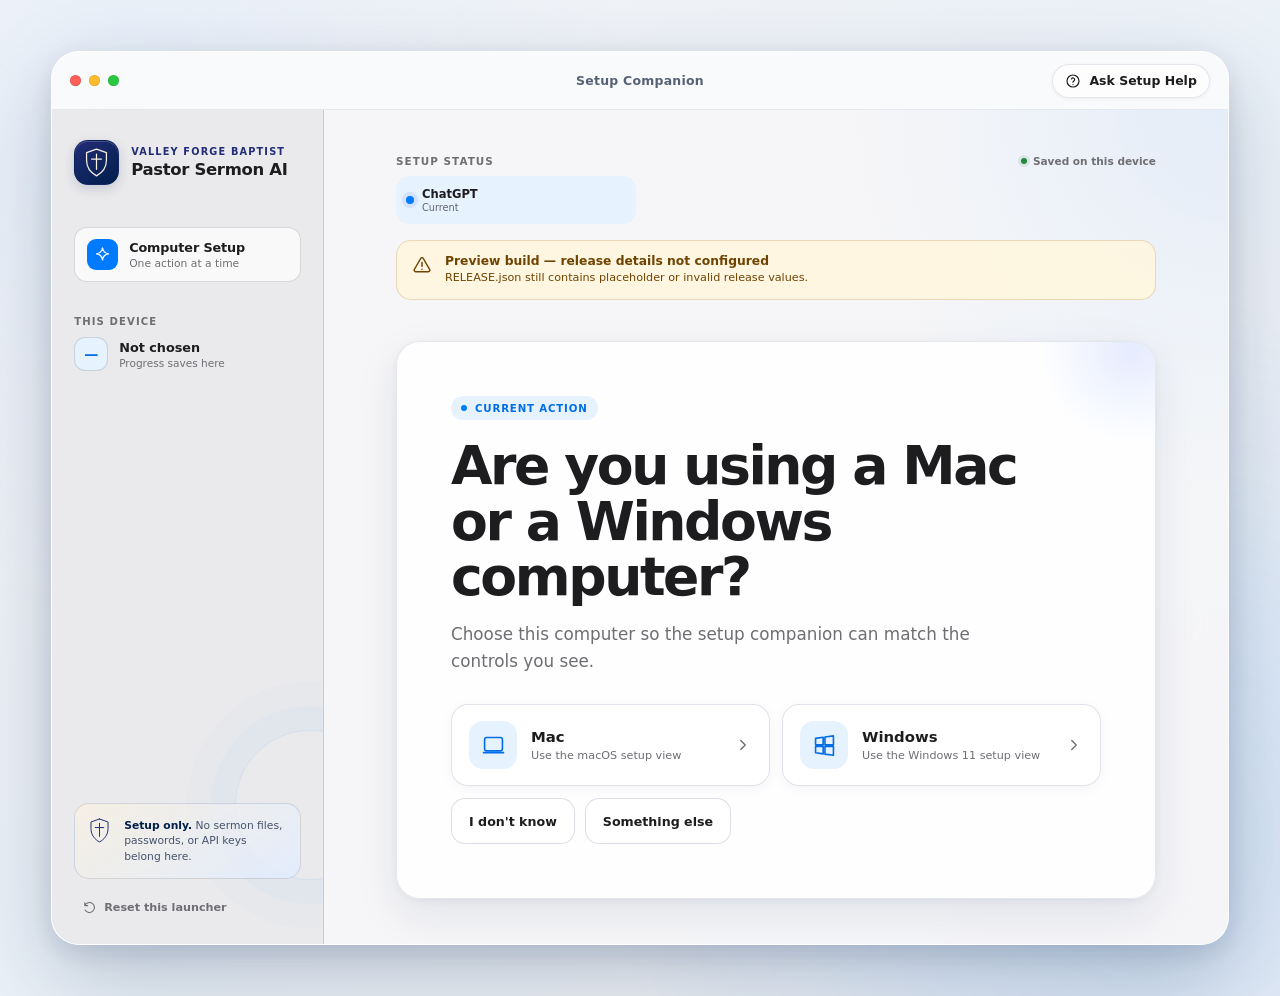
==== setup-ui/index.html @ 5455af99 "Build pastor sermon AI setup" ====
<!doctype html>
<html lang="en">
  <head>
    <meta charset="utf-8">
    <meta name="viewport" content="width=device-width, initial-scale=1">
    <meta id="theme-color" name="theme-color" content="#f5f5f7">
    <meta name="description" content="A one-step-at-a-time setup companion for Pastor Sermon AI.">
    <link rel="icon" href="data:image/svg+xml,%3Csvg xmlns='http://www.w3.org/2000/svg' viewBox='0 0 32 32'%3E%3Crect width='32' height='32' rx='8' fill='%23001e4b'/%3E%3Cpath d='M16 6v20M9 13h14' stroke='%23f8f0e1' stroke-width='2.5' stroke-linecap='round'/%3E%3C/svg%3E">
    <title>Pastor Sermon AI Setup</title>
    <link rel="stylesheet" href="./styles.css">
    <script src="./config.js" defer></script>
    <script src="./release-data.js" defer></script>
    <script src="./app.js" defer></script>
  </head>
  <body>
    <svg class="svg-library" aria-hidden="true" focusable="false">
      <symbol id="icon-arrow-up-right" viewBox="0 0 24 24">
        <path d="M7 17 17 7M8 7h9v9" />
      </symbol>
      <symbol id="icon-check" viewBox="0 0 24 24">
        <path d="m6.5 12.5 3.4 3.4 7.7-8" />
      </symbol>
      <symbol id="icon-chevron" viewBox="0 0 24 24">
        <path d="m9 6 6 6-6 6" />
      </symbol>
      <symbol id="icon-close" viewBox="0 0 24 24">
        <path d="m7 7 10 10M17 7 7 17" />
      </symbol>
      <symbol id="icon-copy" viewBox="0 0 24 24">
        <rect x="8" y="8" width="10" height="10" rx="2" />
        <path d="M16 8V6a2 2 0 0 0-2-2H6a2 2 0 0 0-2 2v8a2 2 0 0 0 2 2h2" />
      </symbol>
      <symbol id="icon-help" viewBox="0 0 24 24">
        <circle cx="12" cy="12" r="9" />
        <path d="M9.7 9a2.5 2.5 0 0 1 4.8 1c0 1.7-2.5 2.1-2.5 3.7M12 17.4h.01" />
      </symbol>
      <symbol id="icon-lock" viewBox="0 0 24 24">
        <rect x="5" y="10" width="14" height="10" rx="3" />
        <path d="M8.5 10V7.5a3.5 3.5 0 0 1 7 0V10" />
      </symbol>
      <symbol id="icon-pin" viewBox="0 0 24 24">
        <path d="m9 4 6 0-.8 5 2.8 2.7v1.8H7v-1.8L9.8 9 9 4ZM12 13.5V21" />
      </symbol>
      <symbol id="icon-reset" viewBox="0 0 24 24">
        <path d="M4.5 9A8 8 0 1 1 5 16M4.5 9V4.5M4.5 9H9" />
      </symbol>
      <symbol id="icon-shield" viewBox="0 0 32 38">
        <path d="M16 1.5 29 6v10.2c0 9.3-5.8 16.5-13 20.3C8.8 32.7 3 25.5 3 16.2V6l13-4.5Z" />
        <path d="M16 8v20M9.5 14.5h13" />
      </symbol>
      <symbol id="icon-spark" viewBox="0 0 24 24">
        <path d="M12 2.5c.7 5.2 3.3 7.8 8.5 8.5-5.2.7-7.8 3.3-8.5 8.5-.7-5.2-3.3-7.8-8.5-8.5 5.2-.7 7.8-3.3 8.5-8.5Z" />
      </symbol>
      <symbol id="icon-warning" viewBox="0 0 24 24">
        <path d="M10.4 4.2 2.8 17.4A1.8 1.8 0 0 0 4.4 20h15.2a1.8 1.8 0 0 0 1.6-2.6L13.6 4.2a1.8 1.8 0 0 0-3.2 0Z" />
        <path d="M12 9v4.5M12 17h.01" />
      </symbol>
    </svg>

    <div class="ambient ambient-one" aria-hidden="true"></div>
    <div class="ambient ambient-two" aria-hidden="true"></div>

    <main class="app-window" aria-labelledby="app-title">
      <header class="titlebar">
        <div class="window-dots" aria-hidden="true">
          <span></span><span></span><span></span>
        </div>
        <p class="titlebar-name">Setup Companion</p>
        <button class="help-button" id="open-help" type="button" aria-haspopup="dialog" aria-label="Ask Setup Help">
          <svg aria-hidden="true"><use href="#icon-help"></use></svg>
          <span>Ask Setup Help</span>
        </button>
      </header>

      <div class="app-body">
        <aside class="sidebar" aria-label="Pastor Sermon AI">
          <div class="brand-lockup">
            <span class="brand-mark" aria-hidden="true">
              <svg><use href="#icon-shield"></use></svg>
            </span>
            <div>
              <p class="brand-kicker">Valley Forge Baptist</p>
              <h1 id="app-title">Pastor Sermon AI</h1>
            </div>
          </div>

          <div class="sidebar-selection" aria-current="page">
            <span class="selection-icon" aria-hidden="true">
              <svg><use href="#icon-spark"></use></svg>
            </span>
            <span>
              <strong>Computer Setup</strong>
              <small>One action at a time</small>
            </span>
          </div>

          <div class="sidebar-context">
            <p class="sidebar-label">This device</p>
            <div class="device-summary" id="device-summary">
              <span class="device-symbol" id="device-symbol" aria-hidden="true">—</span>
              <span>
                <strong id="device-name">Not chosen</strong>
                <small id="save-state-label">Progress saves here</small>
              </span>
            </div>
          </div>

          <div class="sidebar-note">
            <svg aria-hidden="true"><use href="#icon-shield"></use></svg>
            <p><strong>Setup only.</strong> No sermon files, passwords, or API keys belong here.</p>
          </div>

          <button class="reset-button" id="open-reset" type="button" aria-haspopup="dialog">
            <svg aria-hidden="true"><use href="#icon-reset"></use></svg>
            Reset this launcher
          </button>
        </aside>

        <section class="main-panel" aria-label="Current setup action">
          <div class="status-region">
            <div class="status-heading">
              <p>Setup status</p>
              <span id="save-indicator"><span aria-hidden="true"></span> Saved on this device</span>
            </div>
            <ol class="status-strip" id="status-strip" aria-label="Setup categories">
              <li data-status="chatgpt">
                <span class="status-dot" aria-hidden="true"></span>
                <span><strong>ChatGPT</strong><small>Current</small></span>
              </li>
            </ol>
          </div>

          <div class="configuration-alert" id="configuration-alert" role="status" hidden>
            <svg aria-hidden="true"><use href="#icon-warning"></use></svg>
            <div>
              <strong>Preview build — release details not configured</strong>
              <p id="configuration-message"><code>RELEASE.json</code> must contain the finished publisher, tagged release URL, and full commit before this page is shared.</p>
            </div>
          </div>

          <section class="action-stage" id="action-stage" aria-labelledby="current-action-title"></section>

          <noscript>
            <div class="noscript-card">
              <strong>JavaScript is turned off.</strong>
              This companion needs JavaScript to remember the current action on this device.
            </div>
          </noscript>
        </section>
      </div>
    </main>

    <dialog class="drawer-dialog" id="help-dialog" aria-labelledby="help-title">
      <div class="drawer-shell">
        <header class="drawer-header">
          <div>
            <p class="drawer-kicker">Prompt maker</p>
            <h2 id="help-title">Ask Setup Help</h2>
          </div>
          <button class="icon-button" type="button" data-close-dialog="help-dialog" aria-label="Close setup help">
            <svg aria-hidden="true"><use href="#icon-close"></use></svg>
          </button>
        </header>

        <div class="not-live-chat">
          <svg aria-hidden="true"><use href="#icon-copy"></use></svg>
          <p><strong>This is not a live chat.</strong> Your question stays on this device. First we copy a support prompt. Then you choose when to open ChatGPT. No API key is used.</p>
        </div>

        <div class="context-card" aria-label="Prompt context">
          <span>
            <small>Computer</small>
            <strong id="help-os">Not chosen</strong>
          </span>
          <span>
            <small>Current action</small>
            <strong id="help-step">Choose a computer</strong>
          </span>
        </div>

        <form id="help-form" novalidate>
          <label for="help-question">What is stopping you?</label>
          <textarea id="help-question" name="question" rows="6" maxlength="1200" placeholder="Example: I do not see the button shown in ChatGPT." aria-describedby="help-hint help-error"></textarea>
          <div class="field-meta">
            <p id="help-hint">Do not include passwords, codes, or private church files.</p>
            <span id="question-count" aria-hidden="true">0 / 1200</span>
          </div>
          <p class="field-error" id="help-error" role="alert"></p>
          <button class="primary-button full-width" type="submit">
            <svg aria-hidden="true"><use href="#icon-copy"></use></svg>
            Copy help prompt
          </button>
          <p class="help-copy-status" id="help-copy-status" role="status" hidden>Help prompt copied. Your next action is ready.</p>
        </form>

        <a class="fallback-link" id="chatgpt-fallback" href="https://chatgpt.com/" target="_blank" rel="noopener noreferrer" hidden>Open ChatGPT</a>
      </div>
    </dialog>

    <dialog class="confirm-dialog" id="reset-dialog" aria-labelledby="reset-title" aria-describedby="reset-description">
      <div class="confirm-shell">
        <span class="confirm-icon" aria-hidden="true">
          <svg><use href="#icon-reset"></use></svg>
        </span>
        <h2 id="reset-title">Reset this launcher?</h2>
        <p id="reset-description">This clears only the computer choice and handoff saved in this browser. It does not reset ChatGPT's setup record or remove software or files.</p>
        <div class="confirm-actions">
          <button class="secondary-button" type="button" data-close-dialog="reset-dialog">Keep progress</button>
          <button class="danger-button" id="confirm-reset" type="button">Reset launcher</button>
        </div>
      </div>
    </dialog>

    <div class="toast" id="toast" role="status" aria-live="polite" aria-atomic="true" hidden>
      <svg aria-hidden="true"><use href="#icon-check"></use></svg>
      <span id="toast-message"></span>
    </div>
  </body>
</html>
---- setup-ui/styles.css ----
:root {
  color-scheme: light;
  --vf-navy: #001e4b;
  --vf-royal: #232d78;
  --vf-cobalt: #4a75ff;
  --vf-sky: #e1ecff;
  --vf-cream: #f8f0e1;
  --system-bg: #f5f5f7;
  --system-panel: rgba(246, 246, 248, 0.9);
  --system-sidebar: rgba(232, 232, 234, 0.86);
  --system-card: rgba(255, 255, 255, 0.9);
  --system-text: #1d1d1f;
  --system-secondary: #6e6e73;
  --system-accent: #007aff;
  --system-accent-hover: #006ee6;
  --system-accent-soft: #e7f2ff;
  --system-line: rgba(60, 60, 67, 0.18);
  --navy: var(--system-text);
  --royal: var(--system-accent-hover);
  --cobalt: var(--system-accent);
  --sky: var(--system-accent-soft);
  --cream: var(--system-bg);
  --ink: var(--system-text);
  --ink-soft: var(--system-secondary);
  --line: var(--system-line);
  --line-strong: rgba(60, 60, 67, 0.3);
  --paper: var(--system-card);
  --success: #248a3d;
  --warning: #a05a00;
  --danger: #d70015;
  --font-display: "Niveau Grotesk", "Visby CF", "Visby", "Avenir Next", "Segoe UI Variable Display", system-ui, sans-serif;
  --font-body: "Visby CF", "Visby", "Niveau Grotesk", "Avenir Next", "Segoe UI Variable Text", system-ui, sans-serif;
  --shadow-window: 0 34px 90px rgba(0, 30, 75, 0.22), 0 8px 26px rgba(0, 30, 75, 0.12);
  --shadow-card: 0 16px 45px rgba(0, 30, 75, 0.09), 0 2px 10px rgba(0, 30, 75, 0.06);
  --radius-window: 28px;
  --radius-card: 24px;
  --radius-control: 14px;
  --ease-out: cubic-bezier(0.2, 0.8, 0.2, 1);
}

* {
  box-sizing: border-box;
}

.sr-only {
  position: absolute !important;
  width: 1px !important;
  height: 1px !important;
  padding: 0 !important;
  overflow: hidden !important;
  clip: rect(0, 0, 0, 0) !important;
  white-space: nowrap !important;
  border: 0 !important;
}

html {
  min-width: 320px;
  background: var(--cream);
  font-family: var(--font-body);
  -webkit-font-smoothing: antialiased;
}

body {
  min-height: 100vh;
  margin: 0;
  padding: clamp(18px, 4vw, 52px);
  overflow-x: hidden;
  color: var(--ink);
  background:
    radial-gradient(circle at 10% 12%, rgba(230, 239, 250, 0.94), transparent 31rem),
    radial-gradient(circle at 90% 84%, rgba(0, 122, 255, 0.13), transparent 34rem),
    linear-gradient(145deg, #f4f4f6 0%, #eaf1f8 52%, #f2f2f4 100%);
  transition: background 520ms var(--ease-out);
}

body[data-os-theme="windows"] {
  --system-bg: #f3f3f3;
  --system-panel: rgba(243, 243, 243, 0.94);
  --system-sidebar: rgba(243, 243, 243, 0.88);
  --system-card: #fbfbfb;
  --system-text: #1b1b1b;
  --system-secondary: #5d5d5d;
  --system-accent: #0067c0;
  --system-accent-hover: #005a9e;
  --system-accent-soft: #e5f1fb;
  --system-line: rgba(0, 0, 0, 0.09);
  --success: #107c10;
  --warning: #8a4f00;
  --danger: #c42b1c;
  --shadow-window: 0 24px 70px rgba(0, 30, 75, 0.18), 0 3px 14px rgba(0, 30, 75, 0.11);
  --shadow-card: 0 2px 6px rgba(0, 30, 75, 0.08);
  --radius-window: 10px;
  --radius-card: 8px;
  --radius-control: 6px;
  background:
    radial-gradient(circle at 85% 18%, rgba(0, 103, 192, 0.15), transparent 32rem),
    radial-gradient(circle at 12% 84%, rgba(220, 231, 241, 0.9), transparent 30rem),
    linear-gradient(135deg, #e7eef6 0%, #f3f3f3 46%, #e2eaf3 100%);
}

button,
textarea,
input {
  font: inherit;
}

button,
a {
  -webkit-tap-highlight-color: transparent;
}

button:not(:disabled),
a {
  cursor: pointer;
}

button:focus-visible,
a:focus-visible,
textarea:focus-visible {
  outline: 3px solid rgba(74, 117, 255, 0.38);
  outline-offset: 3px;
}

.svg-library {
  position: absolute;
  width: 0;
  height: 0;
  overflow: hidden;
}

svg {
  display: block;
  fill: none;
  stroke: currentColor;
  stroke-linecap: round;
  stroke-linejoin: round;
  stroke-width: 1.8;
}

.ambient {
  position: fixed;
  z-index: -1;
  width: 17rem;
  height: 17rem;
  border-radius: 999px;
  filter: blur(1px);
  pointer-events: none;
  opacity: 0.7;
  transition: border-radius 520ms var(--ease-out), transform 520ms var(--ease-out);
}

.ambient-one {
  top: -7rem;
  right: 12%;
  background: linear-gradient(135deg, rgba(0, 122, 255, 0.24), rgba(232, 239, 248, 0.08));
}

.ambient-two {
  bottom: -8rem;
  left: 5%;
  background: linear-gradient(135deg, rgba(246, 246, 248, 0.22), rgba(90, 123, 165, 0.14));
}

body[data-os-theme="windows"] .ambient {
  border-radius: 22%;
  transform: rotate(8deg) scale(1.08);
}

.app-window {
  position: relative;
  width: min(1180px, 100%);
  min-height: min(760px, calc(100vh - clamp(36px, 8vw, 104px)));
  margin: 0 auto;
  overflow: hidden;
  border: 1px solid rgba(255, 255, 255, 0.88);
  border-radius: var(--radius-window);
  background: var(--system-panel);
  box-shadow: var(--shadow-window);
  backdrop-filter: blur(28px) saturate(1.16);
  -webkit-backdrop-filter: blur(28px) saturate(1.16);
  transition:
    border-radius 520ms var(--ease-out),
    background 520ms var(--ease-out),
    box-shadow 520ms var(--ease-out);
}

body[data-os-theme="windows"] .app-window {
  border-color: rgba(255, 255, 255, 0.68);
  background: var(--system-panel);
  backdrop-filter: blur(38px) saturate(1.05);
  -webkit-backdrop-filter: blur(38px) saturate(1.05);
}

.titlebar {
  position: relative;
  z-index: 3;
  display: grid;
  grid-template-columns: 1fr auto 1fr;
  align-items: center;
  min-height: 58px;
  padding: 0 18px;
  border-bottom: 1px solid rgba(0, 30, 75, 0.08);
  background: rgba(255, 255, 255, 0.42);
  transition: background 520ms var(--ease-out), min-height 520ms var(--ease-out);
}

body[data-os-theme="windows"] .titlebar {
  grid-template-columns: auto 1fr auto;
  min-height: 50px;
  padding-left: 16px;
  background: rgba(241, 246, 254, 0.76);
}

.window-dots {
  display: flex;
  gap: 8px;
  justify-self: start;
}

.window-dots span {
  width: 11px;
  height: 11px;
  border-radius: 50%;
  background: #ff5f57;
  box-shadow: inset 0 0 0 0.5px rgba(0, 0, 0, 0.16);
}

.window-dots span:nth-child(2) {
  background: #febc2e;
}

.window-dots span:nth-child(3) {
  background: #28c840;
}

body[data-os-theme="windows"] .window-dots {
  width: 18px;
  height: 18px;
  display: grid;
  grid-template-columns: repeat(2, 6px);
  grid-template-rows: repeat(2, 6px);
  gap: 2px;
  margin-right: 10px;
}

body[data-os-theme="windows"] .window-dots span {
  width: 6px;
  height: 6px;
  border-radius: 1px;
  background: var(--cobalt);
  box-shadow: none;
}

body[data-os-theme="windows"] .window-dots span:first-child {
  grid-column: 1;
  grid-row: 1;
}

body[data-os-theme="windows"] .window-dots span:nth-child(2) {
  grid-column: 2;
  grid-row: 1;
}

body[data-os-theme="windows"] .window-dots span:nth-child(3) {
  grid-column: 1;
  grid-row: 2;
}

body[data-os-theme="windows"] .window-dots::after {
  content: "";
  grid-column: 2;
  grid-row: 2;
  border-radius: 1px;
  background: var(--cobalt);
}

.titlebar-name {
  margin: 0;
  color: rgba(16, 34, 60, 0.7);
  font-size: 0.78rem;
  font-weight: 700;
  letter-spacing: 0.02em;
}

body[data-os-theme="windows"] .titlebar-name {
  justify-self: start;
  font-size: 0.8rem;
  font-weight: 600;
}

.help-button {
  display: inline-flex;
  align-items: center;
  justify-self: end;
  gap: 8px;
  min-height: 34px;
  padding: 7px 12px;
  border: 1px solid rgba(0, 30, 75, 0.1);
  border-radius: 999px;
  color: var(--navy);
  background: rgba(255, 255, 255, 0.68);
  box-shadow: 0 1px 4px rgba(0, 30, 75, 0.05);
  font-size: 0.78rem;
  font-weight: 750;
  transition: transform 180ms ease, border-color 180ms ease, background 180ms ease, border-radius 520ms var(--ease-out);
}

.help-button:hover {
  transform: translateY(-1px);
  border-color: rgba(74, 117, 255, 0.35);
  background: #fff;
}

.help-button svg {
  width: 16px;
  height: 16px;
}

body[data-os-theme="windows"] .help-button {
  border-radius: 5px;
  background: rgba(255, 255, 255, 0.8);
}

.app-body {
  display: grid;
  grid-template-columns: 272px minmax(0, 1fr);
  min-height: calc(760px - 58px);
  transition: grid-template-columns 520ms var(--ease-out);
}

body[data-os-theme="windows"] .app-body {
  grid-template-columns: 248px minmax(0, 1fr);
  min-height: calc(760px - 50px);
}

.sidebar {
  position: relative;
  display: flex;
  flex-direction: column;
  padding: 30px 22px 22px;
  overflow: hidden;
  color: var(--system-text);
  border-right: 1px solid var(--system-line);
  background: var(--system-sidebar);
  transition: color 520ms var(--ease-out), background 520ms var(--ease-out), padding 520ms var(--ease-out);
}

.sidebar::after {
  content: "";
  position: absolute;
  right: -62px;
  bottom: 64px;
  width: 148px;
  height: 148px;
  border: 1px solid rgba(0, 122, 255, 0.09);
  border-radius: 50%;
  box-shadow: 0 0 0 24px rgba(0, 122, 255, 0.025), 0 0 0 48px rgba(0, 122, 255, 0.018);
  pointer-events: none;
  transition: opacity 300ms ease;
}

body[data-os-theme="windows"] .sidebar {
  padding: 25px 14px 18px;
  color: var(--system-text);
  border-right: 1px solid var(--system-line);
  background: var(--system-sidebar);
}

body[data-os-theme="windows"] .sidebar::after {
  opacity: 0;
}

.brand-lockup {
  position: relative;
  z-index: 1;
  display: flex;
  align-items: center;
  gap: 12px;
  min-width: 0;
}

.brand-mark {
  display: grid;
  flex: 0 0 auto;
  width: 45px;
  height: 45px;
  place-items: center;
  border: 1px solid rgba(0, 30, 75, 0.18);
  border-radius: 14px;
  color: var(--vf-cream);
  background: linear-gradient(145deg, var(--vf-royal), var(--vf-navy));
  box-shadow: inset 0 1px 0 rgba(255, 255, 255, 0.18), 0 4px 12px rgba(0, 30, 75, 0.16);
  transition: border-radius 520ms var(--ease-out), color 520ms var(--ease-out), background 520ms var(--ease-out);
}

.brand-mark svg {
  width: 25px;
  height: 29px;
  stroke-width: 1.6;
}

body[data-os-theme="windows"] .brand-mark {
  width: 40px;
  height: 40px;
  border-color: rgba(0, 30, 75, 0.18);
  border-radius: 7px;
  color: var(--vf-cream);
  background: linear-gradient(145deg, var(--vf-royal), var(--vf-navy));
}

.brand-lockup h1,
.brand-lockup p {
  overflow: hidden;
  margin: 0;
  text-overflow: ellipsis;
  white-space: nowrap;
}

.brand-kicker {
  margin-bottom: 3px !important;
  color: var(--vf-royal);
  font-size: 0.61rem;
  font-weight: 800;
  letter-spacing: 0.12em;
  text-transform: uppercase;
  transition: color 520ms var(--ease-out);
}

body[data-os-theme="windows"] .brand-kicker {
  color: var(--vf-royal);
}

.brand-lockup h1 {
  font-family: var(--font-display);
  font-size: 1.03rem;
  font-weight: 780;
  letter-spacing: -0.02em;
}

.sidebar-selection {
  position: relative;
  z-index: 1;
  display: flex;
  align-items: center;
  gap: 11px;
  margin-top: 42px;
  padding: 11px 12px;
  border: 1px solid var(--system-line);
  border-radius: 13px;
  background: rgba(255, 255, 255, 0.7);
  box-shadow: none;
  transition: border-radius 520ms var(--ease-out), background 520ms var(--ease-out), border-color 520ms var(--ease-out), box-shadow 520ms var(--ease-out);
}

body[data-os-theme="windows"] .sidebar-selection {
  margin-top: 34px;
  padding: 10px;
  border-color: var(--system-line);
  border-radius: 5px;
  background: rgba(255, 255, 255, 0.72);
  box-shadow: inset 3px 0 0 var(--system-accent), 0 1px 3px rgba(0, 0, 0, 0.05);
}

.selection-icon {
  display: grid;
  flex: 0 0 auto;
  width: 31px;
  height: 31px;
  place-items: center;
  border-radius: 9px;
  color: #fff;
  background: var(--system-accent);
  transition: border-radius 520ms var(--ease-out);
}

body[data-os-theme="windows"] .selection-icon {
  border-radius: 4px;
  background: var(--cobalt);
}

.selection-icon svg {
  width: 17px;
  height: 17px;
}

.sidebar-selection > span:last-child {
  display: grid;
  gap: 2px;
  min-width: 0;
}

.sidebar-selection strong {
  font-size: 0.8rem;
  letter-spacing: -0.01em;
}

.sidebar-selection small {
  color: var(--system-secondary);
  font-size: 0.67rem;
  transition: color 520ms var(--ease-out);
}

body[data-os-theme="windows"] .sidebar-selection small {
  color: var(--ink-soft);
}

.sidebar-context {
  position: relative;
  z-index: 1;
  margin-top: 34px;
}

.sidebar-label {
  margin: 0 0 10px;
  color: var(--system-secondary);
  font-size: 0.63rem;
  font-weight: 800;
  letter-spacing: 0.11em;
  text-transform: uppercase;
  transition: color 520ms var(--ease-out);
}

body[data-os-theme="windows"] .sidebar-label {
  padding-left: 8px;
  color: var(--ink-soft);
}

.device-summary {
  display: flex;
  align-items: center;
  gap: 11px;
}

body[data-os-theme="windows"] .device-summary {
  padding: 9px;
  border: 1px solid rgba(0, 30, 75, 0.08);
  border-radius: 5px;
  background: rgba(255, 255, 255, 0.52);
}

.device-symbol {
  display: grid;
  flex: 0 0 auto;
  width: 34px;
  height: 34px;
  place-items: center;
  border: 1px solid var(--system-line);
  border-radius: 11px;
  color: var(--system-accent-hover);
  background: var(--system-accent-soft);
  font-size: 0.88rem;
  font-weight: 800;
  transition: border-radius 520ms var(--ease-out), color 520ms var(--ease-out), background 520ms var(--ease-out), border-color 520ms var(--ease-out);
}

body[data-os-theme="windows"] .device-symbol {
  border-color: rgba(74, 117, 255, 0.14);
  border-radius: 4px;
  color: var(--royal);
  background: var(--sky);
}

.device-summary > span:last-child {
  display: grid;
  gap: 2px;
}

.device-summary strong {
  font-size: 0.8rem;
}

.device-summary small {
  color: var(--system-secondary);
  font-size: 0.66rem;
  transition: color 520ms var(--ease-out);
}

body[data-os-theme="windows"] .device-summary small {
  color: var(--ink-soft);
}

.sidebar-note {
  position: relative;
  z-index: 1;
  display: grid;
  grid-template-columns: 25px 1fr;
  gap: 10px;
  margin-top: auto;
  padding: 14px;
  border: 1px solid rgba(0, 30, 75, 0.12);
  border-radius: 15px;
  background: linear-gradient(145deg, rgba(248, 240, 225, 0.78), rgba(225, 236, 255, 0.8));
  transition: border-radius 520ms var(--ease-out), background 520ms var(--ease-out), border-color 520ms var(--ease-out);
}

body[data-os-theme="windows"] .sidebar-note {
  border-color: rgba(0, 30, 75, 0.08);
  border-radius: 6px;
  background: rgba(255, 255, 255, 0.52);
}

.sidebar-note svg {
  width: 21px;
  height: 25px;
  color: var(--vf-royal);
  stroke-width: 1.5;
  transition: color 520ms var(--ease-out);
}

body[data-os-theme="windows"] .sidebar-note svg {
  color: var(--royal);
}

.sidebar-note p {
  margin: 0;
  color: #46536a;
  font-size: 0.67rem;
  line-height: 1.45;
  transition: color 520ms var(--ease-out);
}

.sidebar-note strong {
  color: var(--vf-navy);
  transition: color 520ms var(--ease-out);
}

body[data-os-theme="windows"] .sidebar-note p {
  color: var(--ink-soft);
}

body[data-os-theme="windows"] .sidebar-note strong {
  color: var(--ink);
}

.reset-button {
  position: relative;
  z-index: 1;
  display: inline-flex;
  align-items: center;
  align-self: flex-start;
  gap: 7px;
  margin-top: 14px;
  padding: 7px 8px;
  border: 0;
  border-radius: 8px;
  color: var(--system-secondary);
  background: transparent;
  font-size: 0.7rem;
  font-weight: 700;
  transition: color 180ms ease, background 180ms ease;
}

.reset-button:hover {
  color: var(--system-text);
  background: rgba(0, 0, 0, 0.05);
}

body[data-os-theme="windows"] .reset-button {
  color: var(--ink-soft);
}

body[data-os-theme="windows"] .reset-button:hover {
  color: var(--navy);
  background: rgba(255, 255, 255, 0.74);
}

.reset-button svg {
  width: 15px;
  height: 15px;
}

.main-panel {
  min-width: 0;
  padding: clamp(24px, 4vw, 45px);
  background:
    radial-gradient(circle at 100% 0%, rgba(0, 122, 255, 0.07), transparent 24rem),
    rgba(246, 246, 248, 0.62);
  transition: background 520ms var(--ease-out), padding 520ms var(--ease-out);
}

body[data-os-theme="windows"] .main-panel {
  padding: clamp(24px, 3.5vw, 42px);
  background: rgba(243, 243, 243, 0.7);
}

.status-region {
  width: min(760px, 100%);
  margin: 0 auto;
}

.status-heading {
  display: flex;
  align-items: center;
  justify-content: space-between;
  gap: 16px;
  margin-bottom: 9px;
}

.status-heading p {
  margin: 0;
  color: var(--ink-soft);
  font-size: 0.65rem;
  font-weight: 820;
  letter-spacing: 0.1em;
  text-transform: uppercase;
}

#save-indicator {
  display: inline-flex;
  align-items: center;
  gap: 6px;
  color: var(--ink-soft);
  font-size: 0.66rem;
  font-weight: 650;
}

#save-indicator > span {
  width: 6px;
  height: 6px;
  border-radius: 50%;
  background: var(--success);
  box-shadow: 0 0 0 3px rgba(24, 121, 78, 0.1);
}

#save-indicator.is-unsaved > span {
  background: var(--warning);
  box-shadow: 0 0 0 3px rgba(154, 91, 0, 0.1);
}

.status-strip {
  display: grid;
  grid-template-columns: minmax(0, 240px);
  gap: 8px;
  margin: 0;
  padding: 0;
  border: 0;
  border-radius: 18px;
  list-style: none;
  background: transparent;
  box-shadow: none;
  transition: border-radius 520ms var(--ease-out), box-shadow 520ms var(--ease-out), background 520ms var(--ease-out);
}

body[data-os-theme="windows"] .status-strip {
  gap: 1px;
  padding: 0;
  overflow: hidden;
  border-radius: 6px;
  background: transparent;
  box-shadow: none;
}

.status-strip li {
  position: relative;
  display: flex;
  align-items: center;
  min-width: 0;
  gap: 8px;
  min-height: 48px;
  padding: 8px 10px;
  border-radius: 13px;
  color: var(--ink-soft);
  transition: border-radius 520ms var(--ease-out), background 520ms var(--ease-out), color 180ms ease;
}

body[data-os-theme="windows"] .status-strip li {
  min-height: 52px;
  border-radius: 0;
  border-left: 1px solid rgba(0, 30, 75, 0.07);
}

body[data-os-theme="windows"] .status-strip li:first-child {
  border-left: 0;
}

.status-strip li[data-status="chatgpt"] {
  color: var(--navy);
  background: var(--sky);
}

body[data-os-theme="windows"] .status-strip li[data-status="chatgpt"] {
  box-shadow: inset 0 -3px 0 var(--cobalt);
  background: rgba(225, 236, 255, 0.78);
}

.status-strip li > span:last-child {
  display: grid;
  min-width: 0;
  gap: 1px;
}

.status-strip strong,
.status-strip small {
  overflow: hidden;
  text-overflow: ellipsis;
  white-space: nowrap;
}

.status-strip strong {
  font-size: 0.72rem;
  font-weight: 790;
}

.status-strip small {
  color: inherit;
  font-size: 0.61rem;
  opacity: 0.66;
}

.status-dot {
  flex: 0 0 auto;
  width: 8px;
  height: 8px;
  border-radius: 50%;
  background: var(--cobalt);
  box-shadow: 0 0 0 4px rgba(74, 117, 255, 0.13);
}

.status-strip svg {
  flex: 0 0 auto;
  width: 14px;
  height: 14px;
  opacity: 0.48;
}

.configuration-alert {
  display: grid;
  grid-template-columns: 22px minmax(0, 1fr);
  gap: 11px;
  width: min(760px, 100%);
  margin: 16px auto 0;
  padding: 13px 15px;
  border: 1px solid rgba(154, 91, 0, 0.2);
  border-radius: 15px;
  color: #6f4300;
  background: rgba(255, 246, 222, 0.88);
  transition: border-radius 520ms var(--ease-out);
}

body[data-os-theme="windows"] .configuration-alert {
  border-radius: 6px;
  border-left: 4px solid #c77800;
  background: rgba(255, 248, 228, 0.92);
}

.configuration-alert[hidden] {
  display: none;
}

.configuration-alert svg {
  width: 20px;
  height: 20px;
  margin-top: 1px;
}

.configuration-alert strong {
  display: block;
  margin-bottom: 2px;
  font-size: 0.77rem;
}

.configuration-alert p {
  margin: 0;
  font-size: 0.7rem;
  line-height: 1.45;
}

.configuration-alert code {
  padding: 1px 4px;
  border-radius: 4px;
  color: #573600;
  background: rgba(154, 91, 0, 0.08);
  font-family: ui-monospace, "SFMono-Regular", Consolas, monospace;
  font-size: 0.64rem;
}

.action-stage {
  width: min(760px, 100%);
  margin: clamp(22px, 4.5vh, 42px) auto 0;
}

.action-card {
  position: relative;
  overflow: hidden;
  min-height: 390px;
  padding: clamp(28px, 5vw, 54px);
  border: 1px solid rgba(0, 30, 75, 0.1);
  border-radius: var(--radius-card);
  background: var(--paper);
  box-shadow: var(--shadow-card);
  animation: card-enter 420ms var(--ease-out) both;
  transition: border-radius 520ms var(--ease-out), box-shadow 520ms var(--ease-out), background 520ms var(--ease-out);
}

.action-card::before {
  content: "";
  position: absolute;
  top: -86px;
  right: -72px;
  width: 190px;
  height: 190px;
  border-radius: 50%;
  background: radial-gradient(circle, rgba(74, 117, 255, 0.13) 0%, rgba(225, 236, 255, 0.06) 65%, transparent 67%);
  pointer-events: none;
  transition: border-radius 520ms var(--ease-out), transform 520ms var(--ease-out);
}

body[data-os-theme="windows"] .action-card {
  border-bottom-color: rgba(0, 30, 75, 0.18);
  background: rgba(255, 255, 255, 0.86);
}

body[data-os-theme="windows"] .action-card::before {
  border-radius: 16%;
  transform: rotate(12deg);
  background: linear-gradient(135deg, rgba(74, 117, 255, 0.13), rgba(225, 236, 255, 0.03));
}

@keyframes card-enter {
  from {
    opacity: 0;
    transform: translateY(10px) scale(0.995);
  }
  to {
    opacity: 1;
    transform: none;
  }
}

.step-tag {
  position: relative;
  z-index: 1;
  display: inline-flex;
  align-items: center;
  gap: 8px;
  margin: 0 0 18px;
  padding: 6px 10px;
  border-radius: 999px;
  color: var(--royal);
  background: var(--sky);
  font-size: 0.64rem;
  font-weight: 850;
  letter-spacing: 0.08em;
  text-transform: uppercase;
  transition: border-radius 520ms var(--ease-out);
}

body[data-os-theme="windows"] .step-tag {
  border-radius: 4px;
  box-shadow: inset 3px 0 0 var(--cobalt);
}

.step-tag::before {
  content: "";
  width: 6px;
  height: 6px;
  border-radius: 50%;
  background: var(--cobalt);
}

.action-card h2 {
  position: relative;
  z-index: 1;
  max-width: 610px;
  margin: 0;
  color: var(--navy);
  font-family: var(--font-display);
  font-size: clamp(1.9rem, 4.5vw, 3.35rem);
  font-weight: 780;
  letter-spacing: -0.045em;
  line-height: 1.04;
}

body[data-os-theme="windows"] .action-card h2 {
  font-size: clamp(1.85rem, 4vw, 3rem);
  font-weight: 680;
  letter-spacing: -0.035em;
}

.action-lead {
  position: relative;
  z-index: 1;
  max-width: 580px;
  margin: 16px 0 0;
  color: var(--ink-soft);
  font-size: clamp(0.92rem, 1.6vw, 1.05rem);
  line-height: 1.58;
}

.action-controls {
  position: relative;
  z-index: 1;
  margin-top: 30px;
}

.os-options {
  display: grid;
  grid-template-columns: repeat(2, minmax(0, 1fr));
  gap: 12px;
}

.os-support-actions {
  display: flex;
  flex-wrap: wrap;
  gap: 10px;
  margin-top: 12px;
}

.os-fieldset {
  min-width: 0;
  margin: 0;
  padding: 0;
  border: 0;
}

.os-choice {
  display: grid;
  grid-template-columns: 48px minmax(0, 1fr) 18px;
  align-items: center;
  gap: 14px;
  min-height: 82px;
  padding: 15px 17px;
  border: 1px solid rgba(0, 30, 75, 0.12);
  border-radius: 17px;
  color: var(--ink);
  text-align: left;
  background: rgba(255, 255, 255, 0.78);
  box-shadow: 0 3px 12px rgba(0, 30, 75, 0.045);
  transition: transform 180ms ease, border-color 180ms ease, box-shadow 180ms ease, border-radius 520ms var(--ease-out);
}

.os-choice:has(input:focus-visible) {
  outline: 3px solid rgba(0, 122, 255, 0.35);
  outline-offset: 3px;
}

body[data-os-theme="windows"] .os-choice:has(input:focus-visible) {
  outline-color: rgba(0, 103, 192, 0.35);
}

.os-choice:hover {
  transform: translateY(-2px);
  border-color: rgba(74, 117, 255, 0.5);
  box-shadow: 0 10px 24px rgba(0, 30, 75, 0.09);
}

body[data-os-theme="windows"] .os-choice {
  border-radius: 6px;
  box-shadow: 0 1px 3px rgba(0, 30, 75, 0.06);
}

.os-icon {
  display: grid;
  width: 48px;
  height: 48px;
  place-items: center;
  border-radius: 14px;
  color: var(--royal);
  background: var(--sky);
  transition: border-radius 520ms var(--ease-out), background 180ms ease, color 180ms ease;
}

body[data-os-theme="windows"] .os-icon {
  border-radius: 5px;
}

.os-choice:hover .os-icon {
  color: #fff;
  background: var(--cobalt);
}

.os-icon svg {
  width: 25px;
  height: 25px;
}

.os-choice > span:not(.os-icon) {
  display: grid;
  gap: 3px;
}

.os-choice strong {
  font-size: 0.93rem;
}

.os-choice small {
  color: var(--ink-soft);
  font-size: 0.7rem;
}

.os-choice > svg {
  width: 18px;
  height: 18px;
  color: var(--ink-soft);
}

.pinned-message {
  overflow: hidden;
  border: 1px solid rgba(0, 30, 75, 0.11);
  border-radius: 16px;
  background: #f8faff;
  box-shadow: inset 0 1px 0 #fff;
  transition: border-radius 520ms var(--ease-out);
}

.release-identity {
  display: grid;
  grid-template-columns: 1.2fr 1fr 0.75fr;
  gap: 1px;
  margin-bottom: 16px;
  overflow: hidden;
  border: 1px solid var(--system-line);
  border-radius: 14px;
  background: var(--system-line);
  transition: border-radius 520ms var(--ease-out);
}

body[data-os-theme="windows"] .release-identity {
  border-radius: 5px;
}

.release-identity > span {
  display: grid;
  min-width: 0;
  gap: 4px;
  padding: 11px 12px;
  background: var(--system-card);
}

.release-identity small {
  color: var(--system-secondary);
  font-size: 0.59rem;
}

.release-identity strong {
  overflow: hidden;
  color: var(--system-text);
  font-size: 0.68rem;
  text-overflow: ellipsis;
  white-space: nowrap;
}

.file-button {
  position: relative;
  overflow: hidden;
}

.file-button input[type="file"] {
  position: absolute;
  inset: 0;
  width: 100%;
  height: 100%;
  opacity: 0;
  cursor: pointer;
}

.file-button:has(input:focus-visible) {
  outline: 3px solid rgba(0, 122, 255, 0.35);
  outline-offset: 3px;
}

body[data-os-theme="windows"] .file-button:has(input:focus-visible) {
  outline-color: rgba(0, 103, 192, 0.35);
}

.import-error {
  min-height: 18px;
  margin: 10px 0 0;
  color: var(--danger);
  font-size: 0.7rem;
  font-weight: 700;
  line-height: 1.45;
}

.trusted-message-label {
  display: grid;
  grid-template-columns: 25px 1fr;
  gap: 10px;
  margin-bottom: 12px;
  padding: 12px 13px;
  border: 1px solid rgba(36, 138, 61, 0.18);
  border-radius: 13px;
  color: #155d2c;
  background: rgba(233, 248, 237, 0.88);
  transition: border-radius 520ms var(--ease-out);
}

body[data-os-theme="windows"] .trusted-message-label {
  border-color: rgba(16, 124, 16, 0.2);
  border-left: 4px solid var(--success);
  border-radius: 5px;
  color: #0b5a0b;
  background: #f1faf1;
}

.trusted-message-label > svg {
  width: 21px;
  height: 25px;
  stroke-width: 1.5;
}

.trusted-message-label > span {
  display: grid;
  gap: 2px;
}

.trusted-message-label strong {
  font-size: 0.72rem;
}

.trusted-message-label small {
  color: inherit;
  font-size: 0.64rem;
  line-height: 1.45;
  opacity: 0.78;
}

body[data-os-theme="windows"] .pinned-message {
  border-radius: 6px;
  background: #f5f8fd;
}

.pinned-header {
  display: flex;
  align-items: center;
  gap: 8px;
  padding: 9px 12px;
  border-bottom: 1px solid rgba(0, 30, 75, 0.08);
  color: var(--royal);
  background: var(--sky);
  font-size: 0.65rem;
  font-weight: 820;
  letter-spacing: 0.07em;
  text-transform: uppercase;
}

.pinned-header svg {
  width: 15px;
  height: 15px;
}

.pinned-message pre {
  max-height: 150px;
  margin: 0;
  padding: 15px;
  overflow: auto;
  color: #23344d;
  font-family: ui-monospace, "SFMono-Regular", Consolas, "Liberation Mono", monospace;
  font-size: 0.7rem;
  line-height: 1.55;
  white-space: pre-wrap;
  word-break: break-word;
}

.button-row {
  display: flex;
  flex-wrap: wrap;
  align-items: center;
  gap: 11px;
  margin-top: 16px;
}

.primary-button,
.secondary-button,
.danger-button {
  display: inline-flex;
  align-items: center;
  justify-content: center;
  gap: 9px;
  min-height: 46px;
  padding: 11px 17px;
  border-radius: var(--radius-control);
  font-size: 0.79rem;
  font-weight: 800;
  text-decoration: none;
  transition: transform 180ms ease, box-shadow 180ms ease, background 180ms ease, border-radius 520ms var(--ease-out);
}

.primary-button {
  border: 1px solid var(--cobalt);
  color: #fff;
  background: linear-gradient(145deg, #557eff, #3e68ed);
  box-shadow: 0 9px 20px rgba(74, 117, 255, 0.25), inset 0 1px 0 rgba(255, 255, 255, 0.25);
}

.primary-button:hover {
  transform: translateY(-1px);
  background: linear-gradient(145deg, #6389ff, #456ff4);
  box-shadow: 0 12px 24px rgba(74, 117, 255, 0.31), inset 0 1px 0 rgba(255, 255, 255, 0.25);
}

body[data-os-theme="windows"] .primary-button {
  box-shadow: 0 1px 3px rgba(0, 30, 75, 0.18);
}

.primary-button svg,
.secondary-button svg,
.danger-button svg {
  width: 17px;
  height: 17px;
}

.primary-button.is-disabled,
.primary-button:disabled {
  cursor: not-allowed;
  transform: none;
  border-color: #a9b6cd;
  color: rgba(255, 255, 255, 0.92);
  background: #9aaac5;
  box-shadow: none;
}

.secondary-button {
  border: 1px solid rgba(0, 30, 75, 0.14);
  color: var(--navy);
  background: rgba(255, 255, 255, 0.86);
}

.secondary-button:hover {
  transform: translateY(-1px);
  border-color: rgba(74, 117, 255, 0.42);
  background: #fff;
}

.danger-button {
  border: 1px solid var(--danger);
  color: #fff;
  background: var(--danger);
}

.danger-button:hover {
  transform: translateY(-1px);
  background: #8f2330;
}

.button-note {
  margin: 9px 0 0;
  color: var(--ink-soft);
  font-size: 0.68rem;
  line-height: 1.45;
}

.copy-error {
  min-height: 18px;
  margin: 9px 0 0;
  color: var(--danger);
  font-size: 0.7rem;
  font-weight: 700;
  line-height: 1.45;
}

.handoff-visual {
  display: grid;
  width: 90px;
  height: 90px;
  margin-bottom: 25px;
  place-items: center;
  border: 1px solid rgba(74, 117, 255, 0.18);
  border-radius: 27px;
  color: var(--cobalt);
  background: linear-gradient(145deg, #fff, var(--sky));
  box-shadow: 0 15px 34px rgba(74, 117, 255, 0.14);
  transition: border-radius 520ms var(--ease-out), box-shadow 520ms var(--ease-out);
}

body[data-os-theme="windows"] .handoff-visual {
  border-radius: 8px;
  box-shadow: 0 2px 5px rgba(0, 30, 75, 0.09);
}

.handoff-visual svg {
  width: 40px;
  height: 40px;
}

.completion-note {
  display: flex;
  align-items: flex-start;
  gap: 10px;
  margin-top: 23px;
  padding: 13px 14px;
  border: 1px solid rgba(24, 121, 78, 0.14);
  border-radius: 14px;
  color: #155e3f;
  background: rgba(231, 248, 239, 0.82);
  font-size: 0.72rem;
  line-height: 1.5;
  transition: border-radius 520ms var(--ease-out);
}

body[data-os-theme="windows"] .completion-note {
  border-radius: 5px;
  border-left: 4px solid var(--success);
}

.completion-note svg {
  flex: 0 0 auto;
  width: 18px;
  height: 18px;
  margin-top: 1px;
}

.noscript-card {
  width: min(760px, 100%);
  margin: 20px auto;
  padding: 14px;
  border: 1px solid rgba(162, 44, 56, 0.2);
  border-radius: var(--radius-control);
  color: #7d2630;
  background: #fff1f2;
  font-size: 0.8rem;
}

dialog {
  color: var(--ink);
}

dialog::backdrop {
  background: rgba(0, 20, 50, 0.42);
  backdrop-filter: blur(5px);
  -webkit-backdrop-filter: blur(5px);
  animation: backdrop-enter 220ms ease both;
}

@keyframes backdrop-enter {
  from { opacity: 0; }
  to { opacity: 1; }
}

.drawer-dialog {
  width: min(460px, calc(100% - 24px));
  max-width: none;
  height: calc(100dvh - 24px);
  max-height: 850px;
  margin: 12px 12px 12px auto;
  padding: 0;
  overflow: hidden;
  border: 1px solid rgba(255, 255, 255, 0.72);
  border-radius: 24px;
  background: rgba(250, 252, 255, 0.96);
  box-shadow: -18px 0 60px rgba(0, 30, 75, 0.22);
  animation: drawer-enter 320ms var(--ease-out) both;
  transition: border-radius 520ms var(--ease-out);
}

body[data-os-theme="windows"] .drawer-dialog {
  border-radius: 8px;
  background: rgba(247, 250, 255, 0.98);
  box-shadow: -8px 0 32px rgba(0, 30, 75, 0.18);
}

@keyframes drawer-enter {
  from {
    opacity: 0;
    transform: translateX(32px);
  }
  to {
    opacity: 1;
    transform: none;
  }
}

.drawer-shell {
  height: 100%;
  padding: clamp(22px, 5vw, 34px);
  overflow-y: auto;
}

.drawer-header {
  display: flex;
  align-items: flex-start;
  justify-content: space-between;
  gap: 18px;
}

.drawer-kicker {
  margin: 0 0 4px;
  color: var(--royal);
  font-size: 0.65rem;
  font-weight: 850;
  letter-spacing: 0.1em;
  text-transform: uppercase;
}

.drawer-header h2 {
  margin: 0;
  color: var(--navy);
  font-family: var(--font-display);
  font-size: 1.65rem;
  letter-spacing: -0.035em;
}

.icon-button {
  display: grid;
  flex: 0 0 auto;
  width: 38px;
  height: 38px;
  padding: 0;
  place-items: center;
  border: 1px solid rgba(0, 30, 75, 0.1);
  border-radius: 50%;
  color: var(--ink-soft);
  background: #fff;
  transition: background 180ms ease, color 180ms ease, border-radius 520ms var(--ease-out);
}

body[data-os-theme="windows"] .icon-button {
  border-radius: 5px;
}

.icon-button:hover {
  color: var(--navy);
  background: var(--sky);
}

.icon-button svg {
  width: 18px;
  height: 18px;
}

.not-live-chat {
  display: grid;
  grid-template-columns: 28px 1fr;
  gap: 11px;
  margin-top: 26px;
  padding: 15px;
  border: 1px solid rgba(74, 117, 255, 0.15);
  border-radius: 15px;
  color: #32476a;
  background: var(--sky);
  transition: border-radius 520ms var(--ease-out);
}

body[data-os-theme="windows"] .not-live-chat {
  border-radius: 5px;
  border-left: 4px solid var(--cobalt);
}

.not-live-chat svg {
  width: 22px;
  height: 22px;
  color: var(--royal);
}

.not-live-chat p {
  margin: 0;
  font-size: 0.72rem;
  line-height: 1.5;
}

.context-card {
  display: grid;
  grid-template-columns: minmax(0, 0.75fr) minmax(0, 1.25fr);
  gap: 1px;
  margin-top: 14px;
  overflow: hidden;
  border: 1px solid rgba(0, 30, 75, 0.1);
  border-radius: 14px;
  background: rgba(0, 30, 75, 0.1);
  transition: border-radius 520ms var(--ease-out);
}

body[data-os-theme="windows"] .context-card {
  border-radius: 5px;
}

.context-card > span {
  display: grid;
  gap: 4px;
  padding: 12px;
  background: #fff;
}

.context-card small {
  color: var(--ink-soft);
  font-size: 0.62rem;
}

.context-card strong {
  overflow: hidden;
  color: var(--navy);
  font-size: 0.72rem;
  text-overflow: ellipsis;
  white-space: nowrap;
}

#help-form {
  margin-top: 26px;
}

#help-form label {
  display: block;
  margin-bottom: 8px;
  color: var(--navy);
  font-size: 0.77rem;
  font-weight: 800;
}

#help-question {
  display: block;
  width: 100%;
  min-height: 145px;
  resize: vertical;
  padding: 14px;
  border: 1px solid rgba(0, 30, 75, 0.17);
  border-radius: 14px;
  color: var(--ink);
  background: #fff;
  box-shadow: inset 0 1px 2px rgba(0, 30, 75, 0.03);
  font-size: 0.82rem;
  line-height: 1.5;
  transition: border-color 180ms ease, box-shadow 180ms ease, border-radius 520ms var(--ease-out);
}

body[data-os-theme="windows"] #help-question {
  border-radius: 5px;
}

#help-question::placeholder {
  color: #8895a8;
}

#help-question:focus {
  border-color: var(--cobalt);
  box-shadow: 0 0 0 4px rgba(74, 117, 255, 0.1);
}

#help-question[aria-invalid="true"] {
  border-color: var(--danger);
}

.field-meta {
  display: flex;
  justify-content: space-between;
  gap: 12px;
  margin-top: 7px;
}

.field-meta p,
.field-meta span {
  margin: 0;
  color: var(--ink-soft);
  font-size: 0.62rem;
  line-height: 1.4;
}

.field-error {
  min-height: 18px;
  margin: 6px 0 8px;
  color: var(--danger);
  font-size: 0.68rem;
  font-weight: 700;
}

.manual-copy-recovery {
  margin-top: 14px;
  padding: 13px;
  border: 1px solid rgba(160, 90, 0, 0.24);
  border-radius: 12px;
  background: #fff8e8;
}

body[data-os-theme="windows"] .manual-copy-recovery {
  border-radius: 5px;
}

.manual-copy-recovery[hidden] {
  display: none;
}

.manual-copy-recovery label {
  margin-bottom: 8px !important;
  color: #754200 !important;
  font-size: 0.7rem !important;
}

.manual-copy-recovery textarea {
  display: block;
  width: 100%;
  resize: vertical;
  padding: 9px;
  border: 1px solid rgba(0, 0, 0, 0.16);
  border-radius: 7px;
  color: var(--system-text);
  background: #fff;
  font-family: ui-monospace, "SFMono-Regular", Consolas, monospace;
  font-size: 0.65rem;
  line-height: 1.45;
}

.manual-copy-recovery .secondary-button {
  margin-top: 10px;
}

.help-copy-status {
  margin: 8px 0 0;
  color: var(--success);
  font-size: 0.7rem;
  font-weight: 750;
  text-align: center;
}

.help-copy-status[hidden] {
  display: none;
}

.windows-copy-key {
  display: none;
}

body[data-os-theme="windows"] .mac-copy-key {
  display: none;
}

body[data-os-theme="windows"] .windows-copy-key {
  display: inline;
}

.full-width {
  width: 100%;
}

.fallback-link {
  display: block;
  margin-top: 14px;
  color: var(--royal);
  font-size: 0.72rem;
  font-weight: 750;
  text-align: center;
}

.fallback-link[hidden] {
  display: none;
}

.confirm-dialog {
  width: min(420px, calc(100% - 32px));
  padding: 0;
  border: 1px solid rgba(255, 255, 255, 0.74);
  border-radius: 23px;
  background: rgba(255, 255, 255, 0.96);
  box-shadow: 0 30px 80px rgba(0, 30, 75, 0.28);
  animation: card-enter 260ms var(--ease-out) both;
  transition: border-radius 520ms var(--ease-out);
}

body[data-os-theme="windows"] .confirm-dialog {
  border-radius: 8px;
}

.confirm-shell {
  padding: 30px;
  text-align: center;
}

.confirm-icon {
  display: grid;
  width: 52px;
  height: 52px;
  margin: 0 auto 16px;
  place-items: center;
  border-radius: 16px;
  color: var(--royal);
  background: var(--sky);
  transition: border-radius 520ms var(--ease-out);
}

body[data-os-theme="windows"] .confirm-icon {
  border-radius: 6px;
}

.confirm-icon svg {
  width: 24px;
  height: 24px;
}

.confirm-shell h2 {
  margin: 0;
  color: var(--navy);
  font-family: var(--font-display);
  font-size: 1.35rem;
}

.confirm-shell p {
  margin: 10px 0 0;
  color: var(--ink-soft);
  font-size: 0.78rem;
  line-height: 1.5;
}

.confirm-actions {
  display: grid;
  grid-template-columns: 1fr 1fr;
  gap: 10px;
  margin-top: 24px;
}

.toast {
  position: fixed;
  z-index: 50;
  left: 50%;
  bottom: 24px;
  display: flex;
  align-items: center;
  gap: 9px;
  min-height: 44px;
  max-width: calc(100% - 32px);
  padding: 10px 15px;
  border: 1px solid rgba(255, 255, 255, 0.18);
  border-radius: 999px;
  color: #fff;
  background: rgba(0, 30, 75, 0.94);
  box-shadow: 0 12px 34px rgba(0, 30, 75, 0.28);
  font-size: 0.75rem;
  font-weight: 750;
  transform: translateX(-50%);
  animation: toast-enter 240ms var(--ease-out) both;
  transition: border-radius 520ms var(--ease-out);
}

body[data-os-theme="windows"] .toast {
  border-radius: 6px;
}

.toast[hidden] {
  display: none;
}

.toast svg {
  width: 18px;
  height: 18px;
  color: #9ff2c8;
}

@keyframes toast-enter {
  from {
    opacity: 0;
    transform: translate(-50%, 12px);
  }
  to {
    opacity: 1;
    transform: translate(-50%, 0);
  }
}

@media (max-width: 880px) {
  body {
    padding: 12px;
  }

  .app-window {
    min-height: calc(100vh - 24px);
  }

  .app-body,
  body[data-os-theme="windows"] .app-body {
    grid-template-columns: 1fr;
    min-height: 0;
  }

  .sidebar {
    display: grid;
    grid-template-columns: 1fr auto;
    gap: 14px;
    padding: 18px 20px;
  }

  body[data-os-theme="windows"] .sidebar {
    padding: 16px 18px;
  }

  .sidebar-selection,
  .sidebar-context,
  .sidebar-note {
    display: none;
  }

  .reset-button {
    align-self: center;
    justify-self: end;
    margin: 0;
  }

  .main-panel {
    padding: 24px;
  }
}

@media (max-width: 620px) {
  body {
    padding: 0;
    background: #f6f8fc;
  }

  .ambient {
    display: none;
  }

  .app-window,
  body[data-os-theme="windows"] .app-window {
    min-height: 100vh;
    border: 0;
    border-radius: 0;
    box-shadow: none;
  }

  .titlebar {
    position: sticky;
    top: 0;
    grid-template-columns: 1fr auto;
    min-height: 54px;
    padding: 0 14px;
    backdrop-filter: blur(20px);
    -webkit-backdrop-filter: blur(20px);
  }

  .window-dots {
    display: none !important;
  }

  .titlebar-name {
    justify-self: start;
  }

  .help-button span {
    display: none;
  }

  .help-button {
    width: 36px;
    height: 36px;
    padding: 0;
    border-radius: 50%;
  }

  body[data-os-theme="windows"] .help-button {
    border-radius: 5px;
  }

  .sidebar {
    padding: 15px 16px;
  }

  .brand-mark {
    width: 39px;
    height: 39px;
    border-radius: 11px;
  }

  .brand-lockup h1 {
    font-size: 0.92rem;
  }

  .brand-kicker {
    font-size: 0.55rem;
  }

  .reset-button {
    font-size: 0;
  }

  .reset-button svg {
    width: 18px;
    height: 18px;
  }

  .main-panel,
  body[data-os-theme="windows"] .main-panel {
    padding: 19px 14px 28px;
  }

  .status-heading {
    padding: 0 2px;
  }

  #save-indicator {
    font-size: 0;
  }

  .status-strip {
    gap: 4px;
    padding: 5px;
    border-radius: 14px;
  }

  body[data-os-theme="windows"] .status-strip {
    gap: 0;
    padding: 0;
    border-radius: 5px;
  }

  .status-strip li,
  body[data-os-theme="windows"] .status-strip li {
    flex-direction: column;
    justify-content: center;
    gap: 3px;
    min-height: 54px;
    padding: 7px 4px;
  }

  .status-strip li > span:last-child {
    display: grid;
    text-align: center;
  }

  .status-strip strong {
    font-size: 0.57rem;
  }

  .status-strip small {
    display: none;
  }

  .status-strip svg {
    width: 15px;
    height: 15px;
  }

  .configuration-alert {
    margin-top: 12px;
  }

  .configuration-alert p {
    overflow-wrap: anywhere;
  }

  .action-stage {
    margin-top: 16px;
  }

  .action-card {
    min-height: 380px;
    padding: 27px 22px;
    border-radius: 20px;
  }

  body[data-os-theme="windows"] .action-card {
    border-radius: 6px;
  }

  .action-card h2,
  body[data-os-theme="windows"] .action-card h2 {
    font-size: clamp(1.8rem, 10vw, 2.55rem);
  }

  .os-options {
    grid-template-columns: 1fr;
  }

  .release-identity {
    grid-template-columns: 1fr;
  }

  .os-choice {
    min-height: 72px;
  }

  .button-row {
    align-items: stretch;
    flex-direction: column;
  }

  .button-row .primary-button,
  .button-row .secondary-button {
    width: 100%;
  }

  .drawer-dialog,
  body[data-os-theme="windows"] .drawer-dialog {
    width: 100%;
    height: min(92dvh, 850px);
    margin: auto 0 0;
    border: 0;
    border-radius: 24px 24px 0 0;
    animation-name: drawer-enter-mobile;
  }

  body[data-os-theme="windows"] .drawer-dialog {
    border-radius: 8px 8px 0 0;
  }

  @keyframes drawer-enter-mobile {
    from {
      opacity: 0;
      transform: translateY(32px);
    }
    to {
      opacity: 1;
      transform: none;
    }
  }

  .drawer-shell {
    padding: 24px 20px;
  }

  .context-card {
    grid-template-columns: 1fr;
  }
}

@media (prefers-contrast: more) {
  :root {
    --line: rgba(0, 30, 75, 0.35);
    --line-strong: rgba(0, 30, 75, 0.52);
  }

  .app-window,
  .action-card,
  .status-strip,
  .os-choice,
  #help-question {
    border-color: rgba(0, 30, 75, 0.42);
  }

  .status-strip .is-locked {
    color: #31425b;
  }
}

@media (prefers-reduced-motion: reduce) {
  *,
  *::before,
  *::after {
    scroll-behavior: auto !important;
    animation-duration: 0.01ms !important;
    animation-iteration-count: 1 !important;
    transition-duration: 0.01ms !important;
  }
}
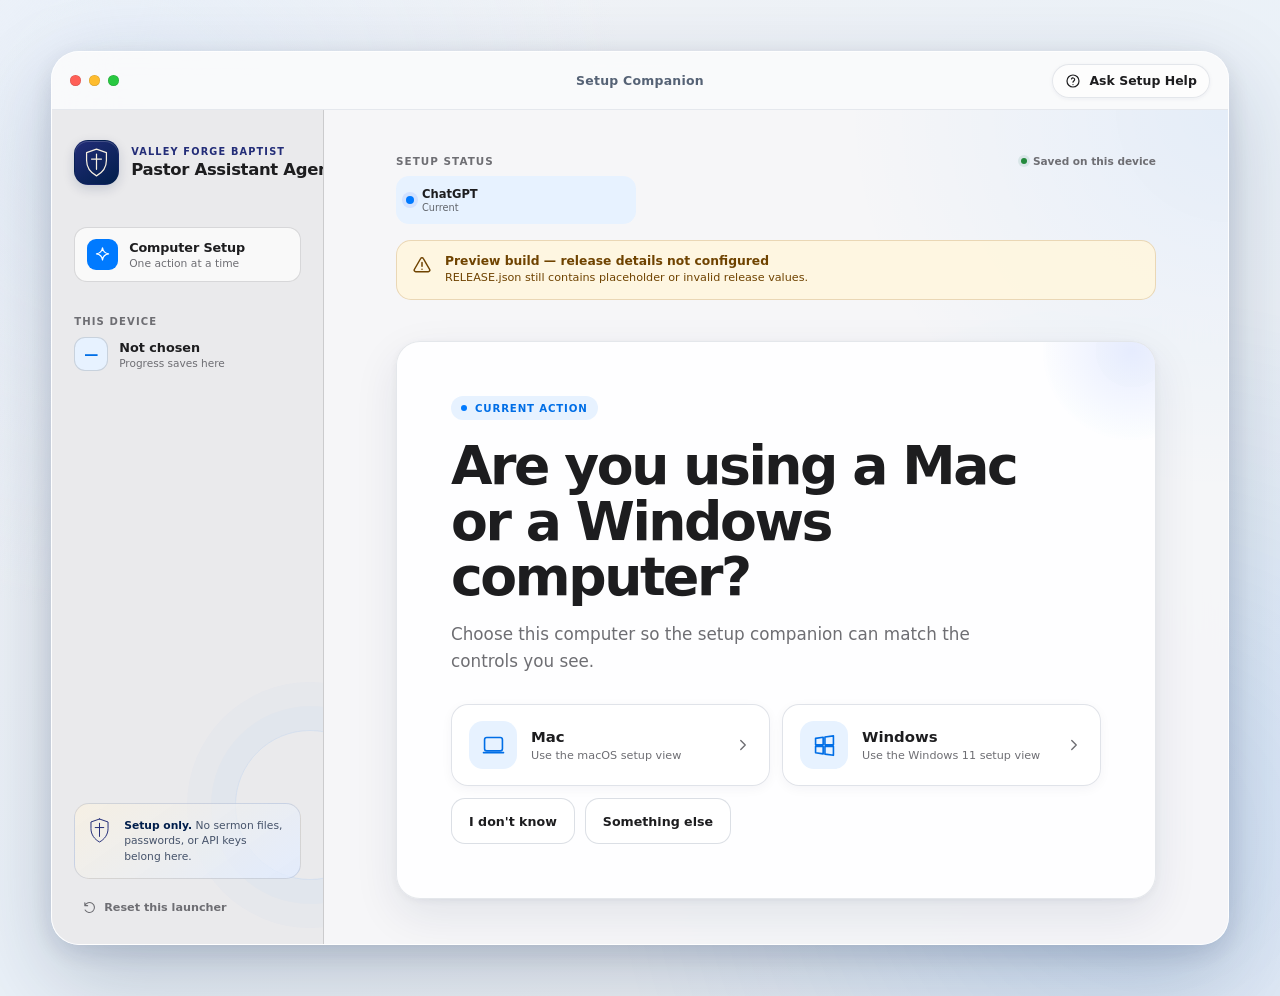
==== commit 576d88ca: "Add Pastor Assistant Agent OS" ====
--- a/setup-ui/index.html
+++ b/setup-ui/index.html
@@ -4,9 +4,9 @@
     <meta charset="utf-8">
     <meta name="viewport" content="width=device-width, initial-scale=1">
     <meta id="theme-color" name="theme-color" content="#f5f5f7">
-    <meta name="description" content="A one-step-at-a-time setup companion for Pastor Sermon AI.">
+    <meta name="description" content="A one-step-at-a-time setup companion for the Pastor Assistant Agent OS.">
     <link rel="icon" href="data:image/svg+xml,%3Csvg xmlns='http://www.w3.org/2000/svg' viewBox='0 0 32 32'%3E%3Crect width='32' height='32' rx='8' fill='%23001e4b'/%3E%3Cpath d='M16 6v20M9 13h14' stroke='%23f8f0e1' stroke-width='2.5' stroke-linecap='round'/%3E%3C/svg%3E">
-    <title>Pastor Sermon AI Setup</title>
+    <title>Pastor Assistant Agent OS Setup</title>
     <link rel="stylesheet" href="./styles.css">
     <script src="./config.js" defer></script>
     <script src="./release-data.js" defer></script>
@@ -73,14 +73,14 @@
       </header>
 
       <div class="app-body">
-        <aside class="sidebar" aria-label="Pastor Sermon AI">
+        <aside class="sidebar" aria-label="Pastor Assistant Agent OS">
           <div class="brand-lockup">
             <span class="brand-mark" aria-hidden="true">
               <svg><use href="#icon-shield"></use></svg>
             </span>
             <div>
               <p class="brand-kicker">Valley Forge Baptist</p>
-              <h1 id="app-title">Pastor Sermon AI</h1>
+              <h1 id="app-title">Pastor Assistant Agent OS</h1>
             </div>
           </div>
 
